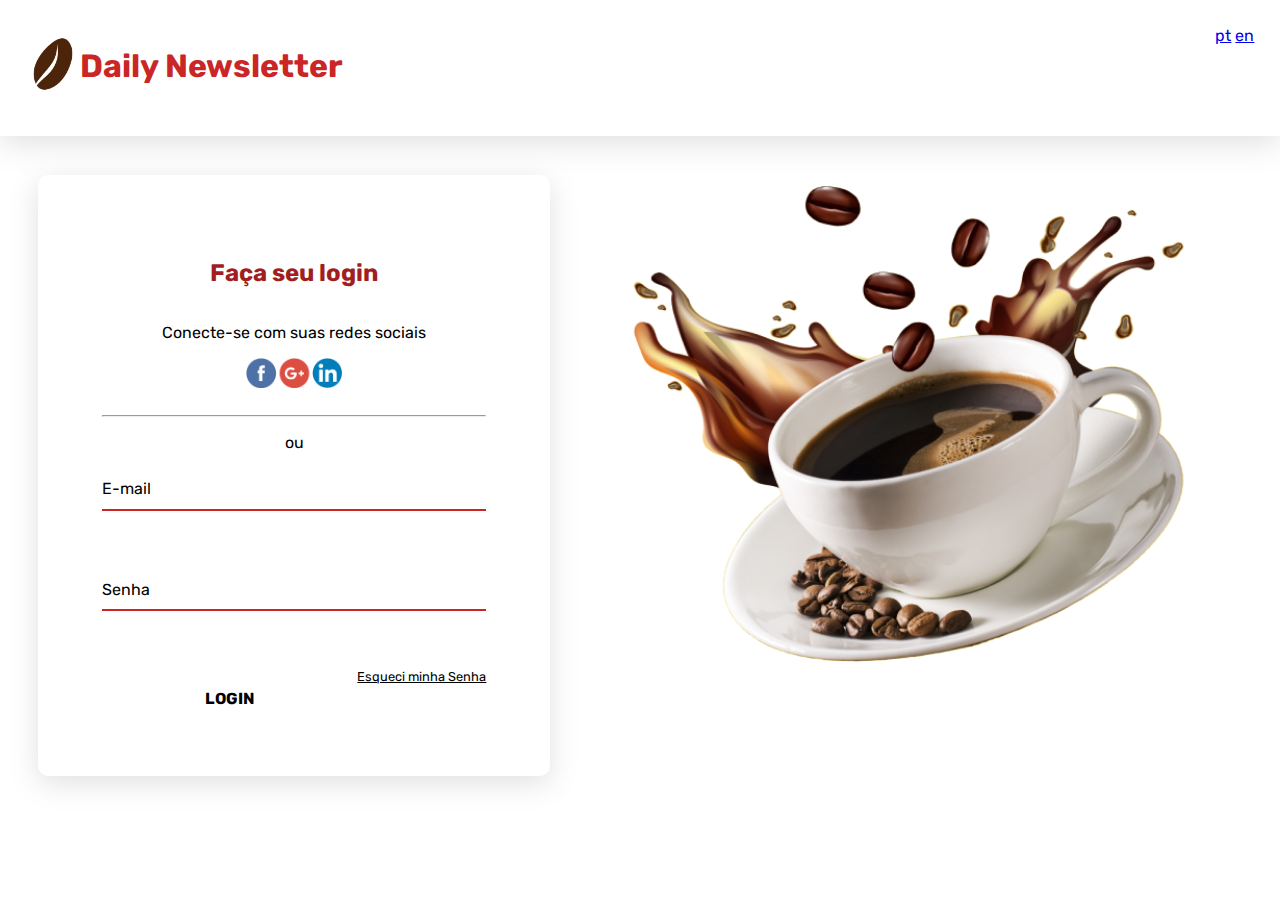
==== index.html @ 690049b8 "commit" ====
<!DOCTYPE html>
<html lang="pt-br">

<head>
    <meta charset="UTF-8">
    <meta http-equiv="X-UA-Compatible" content="IE=edge">
    <meta name="viewport" content="width=device-width, initial-scale=1.0">
    <title>Daily Newsletter - Login</title>
    <link rel="stylesheet" href="assets/style.css">
</head>

<body>

    <!-- Navbar -->

    <header>
        <div class="logo">
            <img class="logo-img" src="assets/images/logo.png" alt="Logo">
            <h1>Daily Newsletter</h1>
        </div>
        <nav>
            <a href="index-pt.html">pt</a>
            <a href="index-en.html">en</a>
        </nav>
    </header>

    <!-- Box de Login-->

    <div class="main-content">
        <div class="login-box">
            <h2>Faça seu login</h2>
            <p>Conecte-se com suas redes sociais</p>

            <img src="assets/images/socialmedia.png" alt="Redes Sociais" class="account-option">

           <div class="ou">
            <hr><p>ou</p>
        </div>

            <form>

                <div class="user-box">
                    <input type="text" name="" required>
                    <label>E-mail</label>
                </div>

                <div class="user-box">
                    <input type="password" name="" required>
                    <label>Senha</label>
                </div>

                <div>
                    <a class="forgot__pass" href="#">Esqueci minha Senha</a>
                </div>

                <a href="#" class="btn__submit">
                    <span></span>
                    <span></span>
                    <span></span>
                    <span></span>
                    Login
                </a>
            </form>
        </div>

        <div class="main-content-img"> <img class="main-img" src="assets/images/cafe1.png" alt="Xícara de café"></div>


    </div>


</body>

</html>
---- assets/style.css ----
@import url('https://fonts.googleapis.com/css2?family=Rubik:wght@400;600&display=swap');

body {
    font-family: 'Rubik', sans-serif;
    margin: 0;
}

/* Header e Navbar  */

header {
    display: flex;
    flex-direction: row;
    justify-content: space-between;
    padding: 2% 2% 0;
    box-shadow: rgba(100, 100, 111, 0.2) 0px 7px 29px 0px;
}

.logo {
    display: flex;
    flex-direction: row;
    color: #CA2626;
    cursor: pointer;
}

.logo-img {
    height: 50%;
    margin-top: 3%;
}

/* Conteúdo */

.main-content {
    width: 100%;
    display: flex;
    flex-direction: row;
}

.main-content-img{
    width: 50%;
}

.main-content-img .main-img {
    width:100%;
}

/* Caixa de Login  */

.login-box {
    width: 30%;
    margin: 3%;
    padding: 5%;
    box-shadow: rgba(100, 100, 111, 0.2) 0px 7px 29px 0px;
    border-radius: 10px;
    display: flex;
    justify-content: center;
    text-align: center;
    flex-direction: column;
}

.login-box h2{
    color: #a21e1e;
}

.account-option {
    cursor: pointer;
    margin: 0 0 5%;
    display: flex;
    align-self: center;
    width: 25%;
}

.login-box .user-box {
    position: relative;
}

.login-box .user-box input {
    width: 100%;
    padding: 3% 0;
    font-size: 100%;
    border: none;
    margin-bottom: 15%;
    border-bottom: 2px solid #CA2626;
    outline: none;
    background: transparent;
}

.login-box .user-box label {
    position: absolute;
    top: 0;
    left: 0;
    padding: 3% 0;
    font-size: 100%;
    pointer-events: none;
    transition: .5s;
}

.login-box .user-box:focus~label,
.login-box .user-box input:valid~label {
    top: -50%;
    left: 0;
    color: #03e9f4;
    font-size: 80%;
}

.forgot__pass {
    font-size: 80%;
    float: right;
    color: black;
}

.btn__submit{
    position: relative;
    display: inline-block;
    color: black;
    font-size: 100%;
    font-weight: 700;
    text-decoration: none;
    text-transform: uppercase;
    overflow: hidden;
    transition: -5s;
    margin-top: 20px;
}
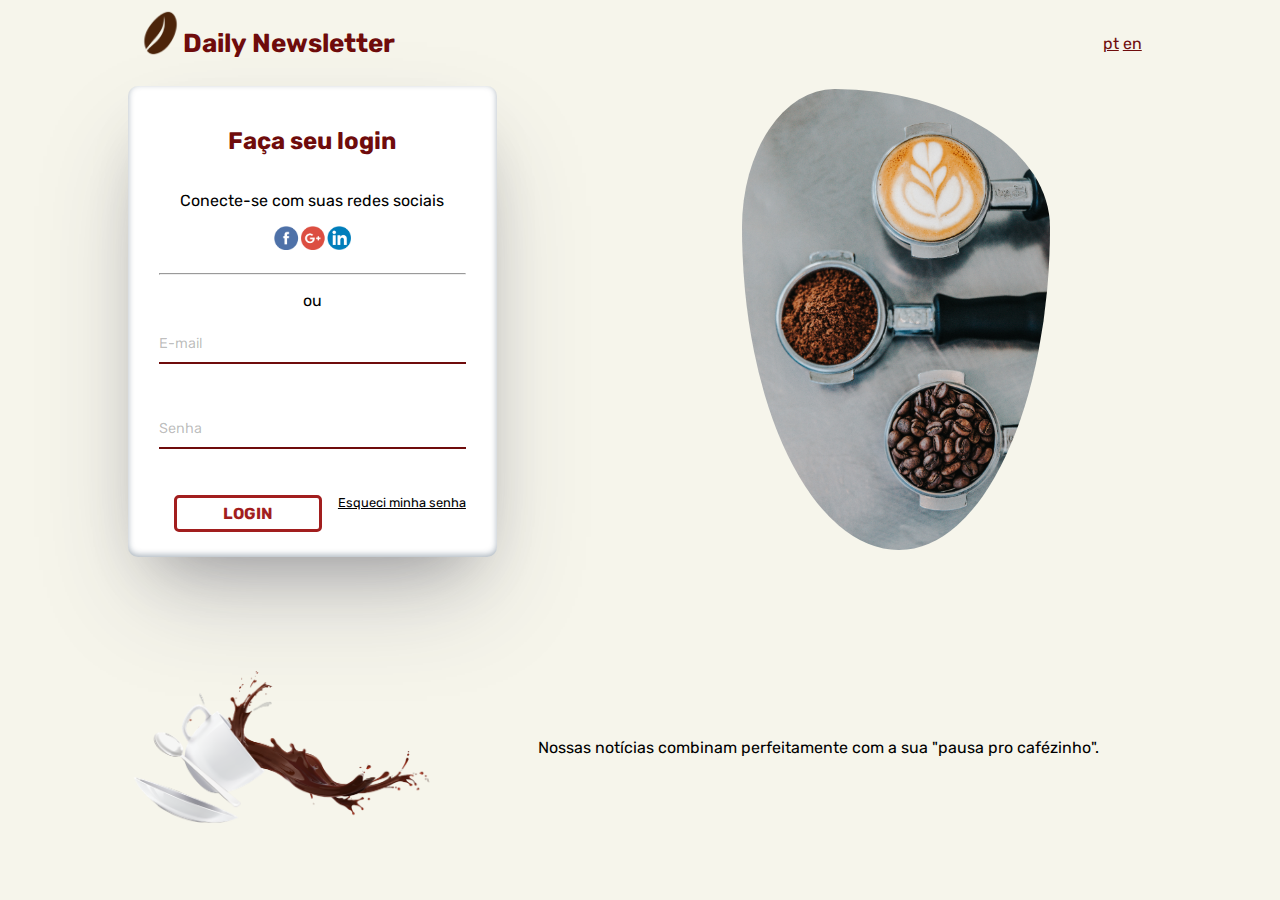
==== commit e1e1a550: "update" ====
--- a/index.html
+++ b/index.html
@@ -1,5 +1,5 @@
 <!DOCTYPE html>
-<html lang="pt-br">
+<html lang="en">
 
 <head>
     <meta charset="UTF-8">
@@ -19,54 +19,60 @@
             <h1>Daily Newsletter</h1>
         </div>
         <nav>
-            <a href="index-pt.html">pt</a>
+            <a href="index.html">pt</a>
             <a href="index-en.html">en</a>
         </nav>
     </header>
 
     <!-- Box de Login-->
+    <section>
+        <div class="main-content">
+            <div class="login-box">
+                <h2>Faça seu login</h2>
+                <p>Conecte-se com suas redes sociais</p>
 
-    <div class="main-content">
-        <div class="login-box">
-            <h2>Faça seu login</h2>
-            <p>Conecte-se com suas redes sociais</p>
+                <img src="assets/images/socialmedia.png" alt="Redes Sociais" class="account-option">
 
-            <img src="assets/images/socialmedia.png" alt="Redes Sociais" class="account-option">
-
-           <div class="ou">
-            <hr><p>ou</p>
-        </div>
-
-            <form>
-
-                <div class="user-box">
-                    <input type="text" name="" required>
-                    <label>E-mail</label>
+                <div class="ou">
+                    <hr>
+                    <p>ou</p>
                 </div>
 
-                <div class="user-box">
-                    <input type="password" name="" required>
-                    <label>Senha</label>
-                </div>
+                <form>
 
-                <div>
-                    <a class="forgot__pass" href="#">Esqueci minha Senha</a>
-                </div>
+                    <div class="user-box">
+                        <input type="text" name="" required>
+                        <label>E-mail</label>
+                    </div>
 
-                <a href="#" class="btn__submit">
-                    <span></span>
-                    <span></span>
-                    <span></span>
-                    <span></span>
-                    Login
-                </a>
-            </form>
-        </div>
+                    <div class="user-box">
+                        <input type="password" name="" required>
+                        <label>Senha</label>
+                    </div>
 
-        <div class="main-content-img"> <img class="main-img" src="assets/images/cafe1.png" alt="Xícara de café"></div>
+                    <div>
+                        <a class="forgot__pass" href="#">Esqueci minha senha</a>
+                    </div>
+
+                    <a href="#" class="btn__submit">
+                        Login
+                    </a>
+                </form>
+            </div>
+
+            <div class="main-content-img"> <img class="main-img" src="assets/images/cafe1.png" alt="Xícaras de café">
+            </div>
 
 
-    </div>
+        </div>
+    </section>
+
+    <!-- Middle -->
+
+    <section class="main2">
+        <img class="main2-img" src="assets/images/cafe2.png" alt="Café derramando">
+        <p>Nossas notícias combinam perfeitamente com a sua "pausa pro cafézinho".</p>
+    </section>
 
 
 </body>
--- a/assets/style.css
+++ b/assets/style.css
@@ -1,64 +1,81 @@
 @import url('https://fonts.googleapis.com/css2?family=Rubik:wght@400;600&display=swap');
+
 
 body {
     font-family: 'Rubik', sans-serif;
     margin: 0;
+    padding: 0;
+    background: rgb(246, 245, 235);
+    margin-right: 10%;
+    margin-left: 10%;
 }
 
 /* Header e Navbar  */
 
+nav a {
+    color: rgb(111, 12, 12);
+
+}
+
 header {
     display: flex;
+    align-items: center;
+    justify-content: space-between;
+    padding: 1% 1% 1%;
+    transition: all 0.5s;
+    margin-bottom: 0;
+
+}
+
+.logo {
+    display: flex;
     flex-direction: row;
+    font-size: small;
+    color: rgb(111, 12, 12);
+    cursor: pointer;
+
+}
+
+.logo-img {
+    height: 3.5em;
+    right: 1.5%;
+}
+
+/* Conteúdo */
+
+.main-content {
+    width: 100%;
+    display: flex;
+    align-items: center;
     justify-content: space-between;
-    padding: 2% 2% 0;
-    box-shadow: rgba(100, 100, 111, 0.2) 0px 7px 29px 0px;
-}
-
-.logo {
-    display: flex;
-    flex-direction: row;
-    color: #CA2626;
-    cursor: pointer;
-}
-
-.logo-img {
-    height: 50%;
-    margin-top: 3%;
-}
-
-/* Conteúdo */
-
-.main-content {
-    width: 100%;
-    display: flex;
-    flex-direction: row;
-}
-
-.main-content-img{
-    width: 50%;
+}
+
+.main-content-img {
+    width: 30%;
+    margin-right: 10%;
 }
 
 .main-content-img .main-img {
-    width:100%;
+    width: 100%;
+    border-radius: 30% 70% 49% 51% / 30% 30% 70% 70%;
 }
 
 /* Caixa de Login  */
 
 .login-box {
     width: 30%;
-    margin: 3%;
-    padding: 5%;
-    box-shadow: rgba(100, 100, 111, 0.2) 0px 7px 29px 0px;
+    padding: 2% 3%;
+    box-shadow: rgba(50, 50, 93, 0.25) 0px 50px 100px -20px, rgba(0, 0, 0, 0.3) 0px 30px 60px -30px, rgba(10, 37, 64, 0.35) 0px -2px 6px 0px inset;
     border-radius: 10px;
     display: flex;
     justify-content: center;
     text-align: center;
     flex-direction: column;
-}
-
-.login-box h2{
-    color: #a21e1e;
+    background-color: white;
+}
+
+.login-box h2 {
+    color: rgb(111, 12, 12);
 }
 
 .account-option {
@@ -79,26 +96,27 @@
     font-size: 100%;
     border: none;
     margin-bottom: 15%;
-    border-bottom: 2px solid #CA2626;
+    border-bottom: 2px solid rgb(111, 12, 12);
     outline: none;
     background: transparent;
 }
 
 .login-box .user-box label {
+    color: rgba(0, 0, 0, 0.276);
     position: absolute;
     top: 0;
     left: 0;
     padding: 3% 0;
-    font-size: 100%;
+    font-size: 90%;
     pointer-events: none;
     transition: .5s;
 }
 
 .login-box .user-box:focus~label,
 .login-box .user-box input:valid~label {
-    top: -50%;
+    top: -30%;
     left: 0;
-    color: #03e9f4;
+    color: #a21e1e;
     font-size: 80%;
 }
 
@@ -108,15 +126,83 @@
     color: black;
 }
 
-.btn__submit{
+/* Botão  */
+
+.btn__submit {
     position: relative;
+    border: #a21e1e;
+    border-radius: 5px;
+    border-style: solid;
     display: inline-block;
-    color: black;
+    color: #a21e1e;
     font-size: 100%;
     font-weight: 700;
     text-decoration: none;
     text-transform: uppercase;
     overflow: hidden;
     transition: -5s;
-    margin-top: 20px;
+    padding: 2% 15%;
+    transition: .5s;
+}
+
+.btn__submit:hover {
+    background: #a21e1e;
+    color: white;
+    border-radius: 5px;
+    padding: 2% 15%;
+    transition: .5s;
+}
+
+section {
+    width: 100%;
+    height: 100%;
+}
+
+/* Middle  */
+
+.main2 {
+    display: flex;
+    align-items: center;
+    justify-content: flex-start;
+    margin-top: 10%;
+    gap: 10%;
+}
+
+.main2-img {
+    width: 30%;
+}
+
+/* Responsividade */
+
+@media (max-width: 785px) {
+    body {
+        margin: 0;
+    }
+
+    header {
+        margin: 2%;
+        transition: 1s;
+    }
+
+    .login-box {
+        width: 80%;
+    }
+
+    .main-content-img {
+        margin-top: 20%;
+        width: 60%;
+        margin-bottom: 0;
+        transition: 1s;
+    }
+
+    .main-content {
+        padding: 100px 2%;
+        flex-direction: column;
+        margin-bottom: 0;
+        transition: 1s;
+    }
+
+    .main2 {
+        margin-top: 0;
+    }
 }